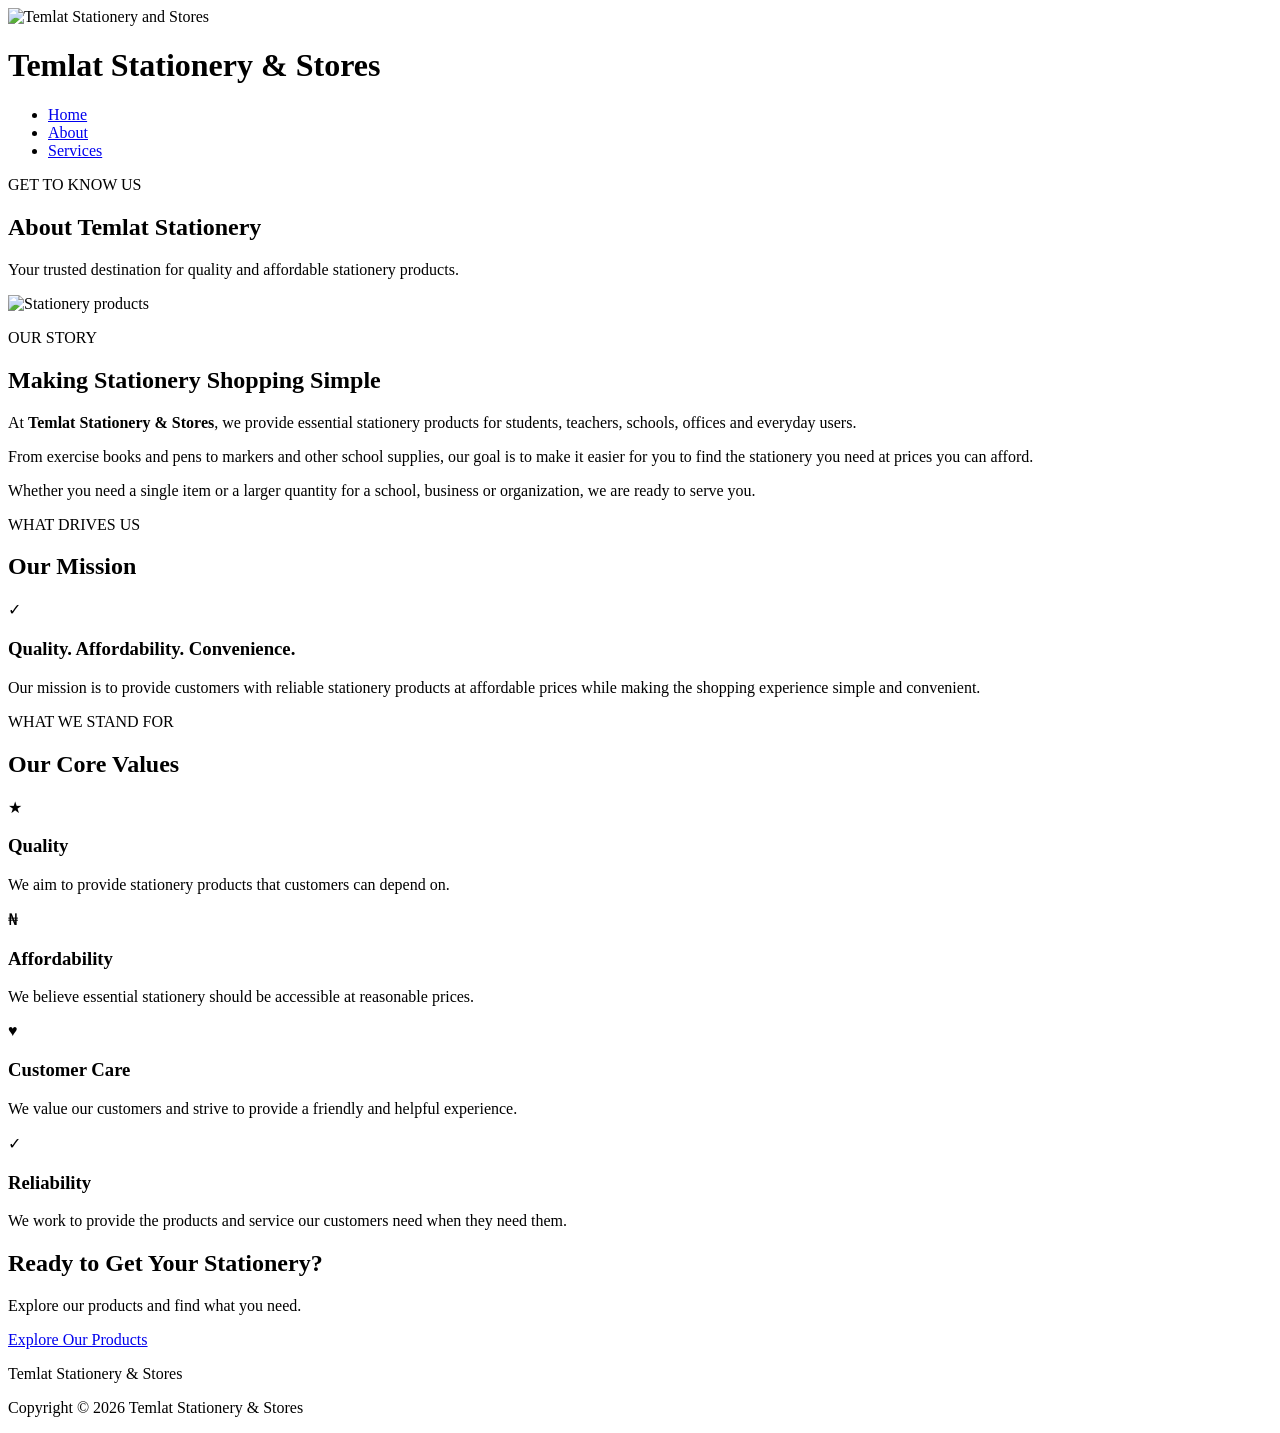
==== about.html @ c8fb9fe7 "Updated Temlat Stationery Website" ====
<!-- ```html -->
<!DOCTYPE html>
<html lang="en">

<head>
    <meta charset="UTF-8">
    <meta name="viewport" content="width=device-width, initial-scale=1.0">

    <title>Temlat Stationery | About Us</title>

    <link rel="stylesheet" href="./css/style.css">
</head>

<body>

    <!-- HEADER -->
    <header>
        <div class="container header-container">

            <div id="branding">

                <img src="./img/temlat logo.png"
                     width="80"
                     alt="Temlat Stationery and Stores">

                <h1>
                    <span class="highlight">Temlat</span>
                    Stationery & Stores
                </h1>

            </div>

            <nav>
                <ul>

                    <li>
                        <a href="index.html">Home</a>
                    </li>

                    <li class="current">
                        <a href="about.html">About</a>
                    </li>

                    <li>
                        <a href="services.html">Services</a>
                    </li>

                </ul>
            </nav>

        </div>
    </header>


    <!-- ABOUT HERO -->
    <section class="page-hero">

        <div class="container">

            <p class="small-heading">
                GET TO KNOW US
            </p>

            <h1>About Temlat Stationery</h1>

            <p>
                Your trusted destination for quality and affordable
                stationery products.
            </p>

        </div>

    </section>


    <!-- OUR STORY -->
    <section class="about-section">

        <div class="container about-grid">

            <div class="about-image">

                <img src="./img/stationery-bg.jpg"
                     alt="Stationery products">

            </div>


            <div class="about-content">

                <p class="section-label">
                    OUR STORY
                </p>

                <h2>
                    Making Stationery Shopping Simple
                </h2>

                <p>
                    At <strong>Temlat Stationery & Stores</strong>,
                    we provide essential stationery products for
                    students, teachers, schools, offices and everyday
                    users.
                </p>

                <p>
                    From exercise books and pens to markers and other
                    school supplies, our goal is to make it easier for
                    you to find the stationery you need at prices you
                    can afford.
                </p>

                <p>
                    Whether you need a single item or a larger quantity
                    for a school, business or organization, we are ready
                    to serve you.
                </p>

            </div>

        </div>

    </section>


    <!-- OUR MISSION -->
    <section class="mission-section">

        <div class="container">

            <div class="section-heading">

                <p>WHAT DRIVES US</p>

                <h2>Our Mission</h2>

            </div>


            <div class="mission-card">

                <div class="mission-icon">
                    ✓
                </div>

                <h3>
                    Quality. Affordability. Convenience.
                </h3>

                <p>
                    Our mission is to provide customers with reliable
                    stationery products at affordable prices while
                    making the shopping experience simple and convenient.
                </p>

            </div>

        </div>

    </section>


    <!-- OUR VALUES -->
    <section class="values-section">

        <div class="container">

            <div class="section-heading">

                <p>WHAT WE STAND FOR</p>

                <h2>Our Core Values</h2>

            </div>


            <div class="values-grid">

                <div class="value-card">

                    <div class="value-icon">
                        ★
                    </div>

                    <h3>Quality</h3>

                    <p>
                        We aim to provide stationery products that
                        customers can depend on.
                    </p>

                </div>


                <div class="value-card">

                    <div class="value-icon">
                        ₦
                    </div>

                    <h3>Affordability</h3>

                    <p>
                        We believe essential stationery should be
                        accessible at reasonable prices.
                    </p>

                </div>


                <div class="value-card">

                    <div class="value-icon">
                        ♥
                    </div>

                    <h3>Customer Care</h3>

                    <p>
                        We value our customers and strive to provide
                        a friendly and helpful experience.
                    </p>

                </div>


                <div class="value-card">

                    <div class="value-icon">
                        ✓
                    </div>

                    <h3>Reliability</h3>

                    <p>
                        We work to provide the products and service
                        our customers need when they need them.
                    </p>

                </div>

            </div>

        </div>

    </section>


    <!-- CTA -->
    <section id="cta">

        <div class="container">

            <h2>
                Ready to Get Your Stationery?
            </h2>

            <p>
                Explore our products and find what you need.
            </p>

            <a href="services.html" class="button">
                Explore Our Products
            </a>

        </div>

    </section>


    <!-- FOOTER -->
    <footer>

        <div class="container">

            <p>
                Temlat Stationery & Stores
            </p>

            <p class="copyright">
                Copyright &copy; 2026 Temlat Stationery & Stores
            </p>

        </div>

    </footer>

</body>
</html>
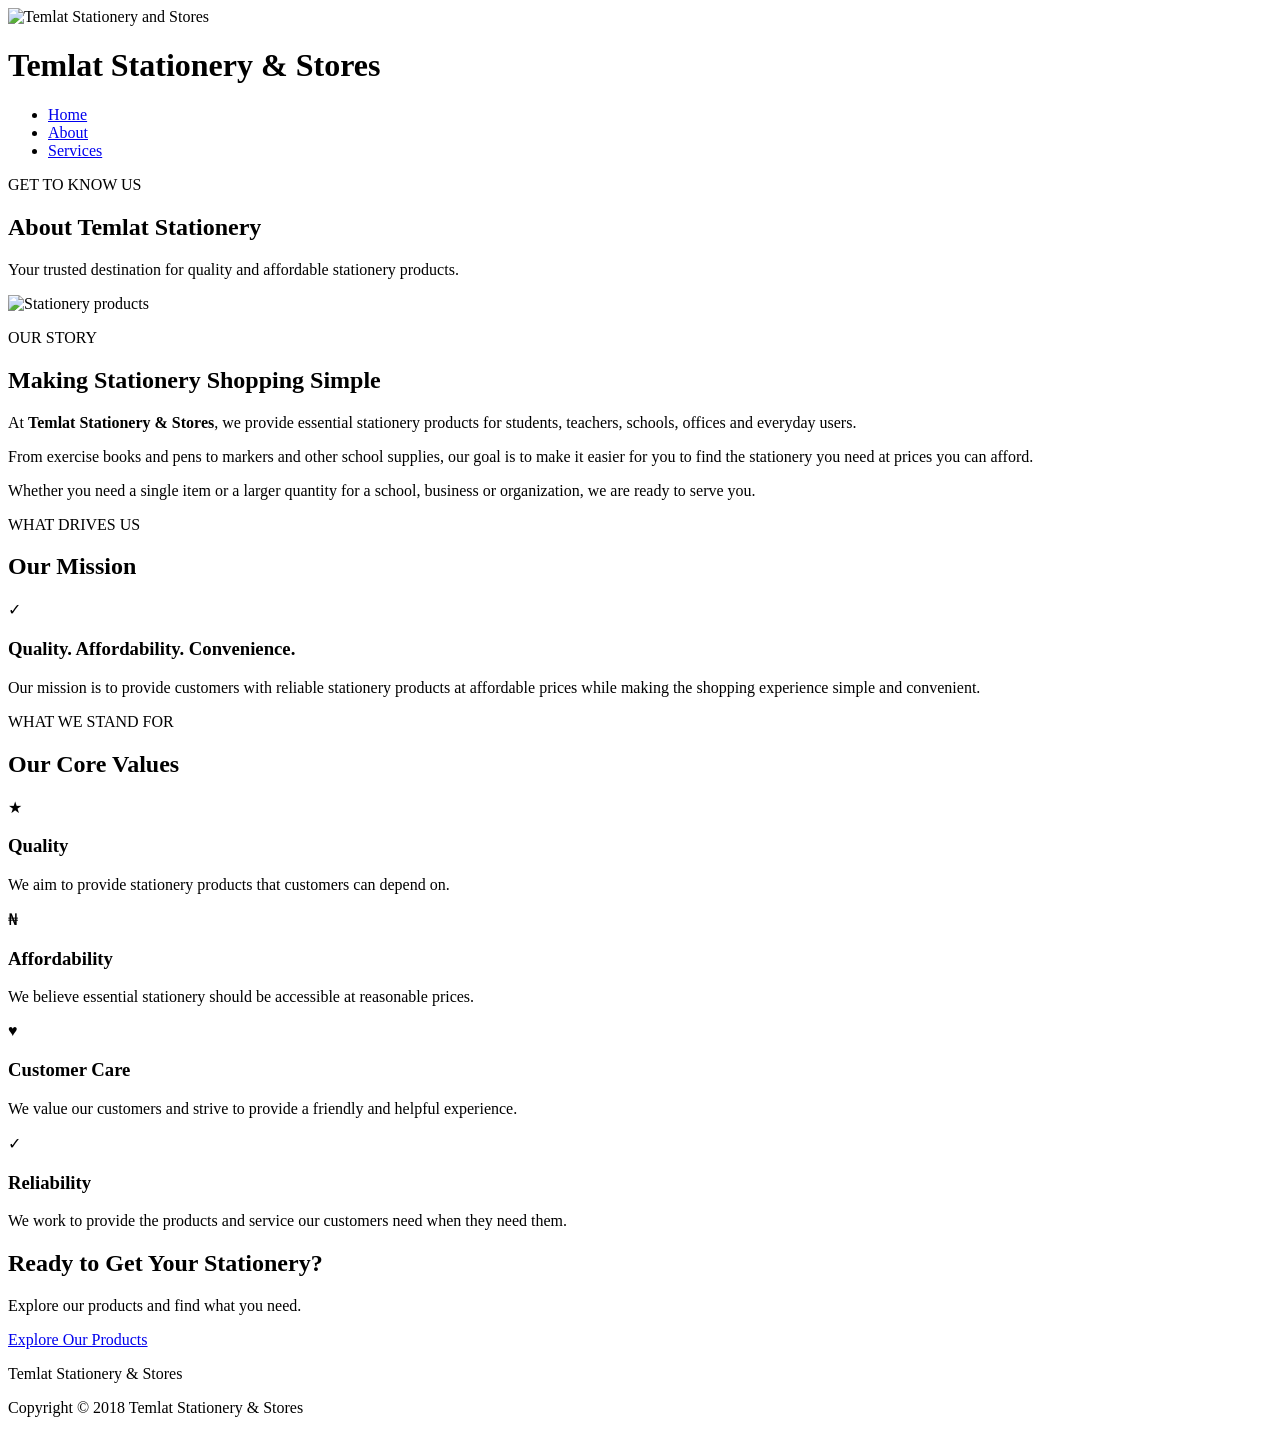
==== commit 97f7f7b7: "Updated remaining website pages" ====
--- a/about.html
+++ b/about.html
@@ -278,7 +278,7 @@
             </p>
 
             <p class="copyright">
-                Copyright &copy; 2026 Temlat Stationery & Stores
+                Copyright &copy; 2018 Temlat Stationery & Stores
             </p>
 
         </div>
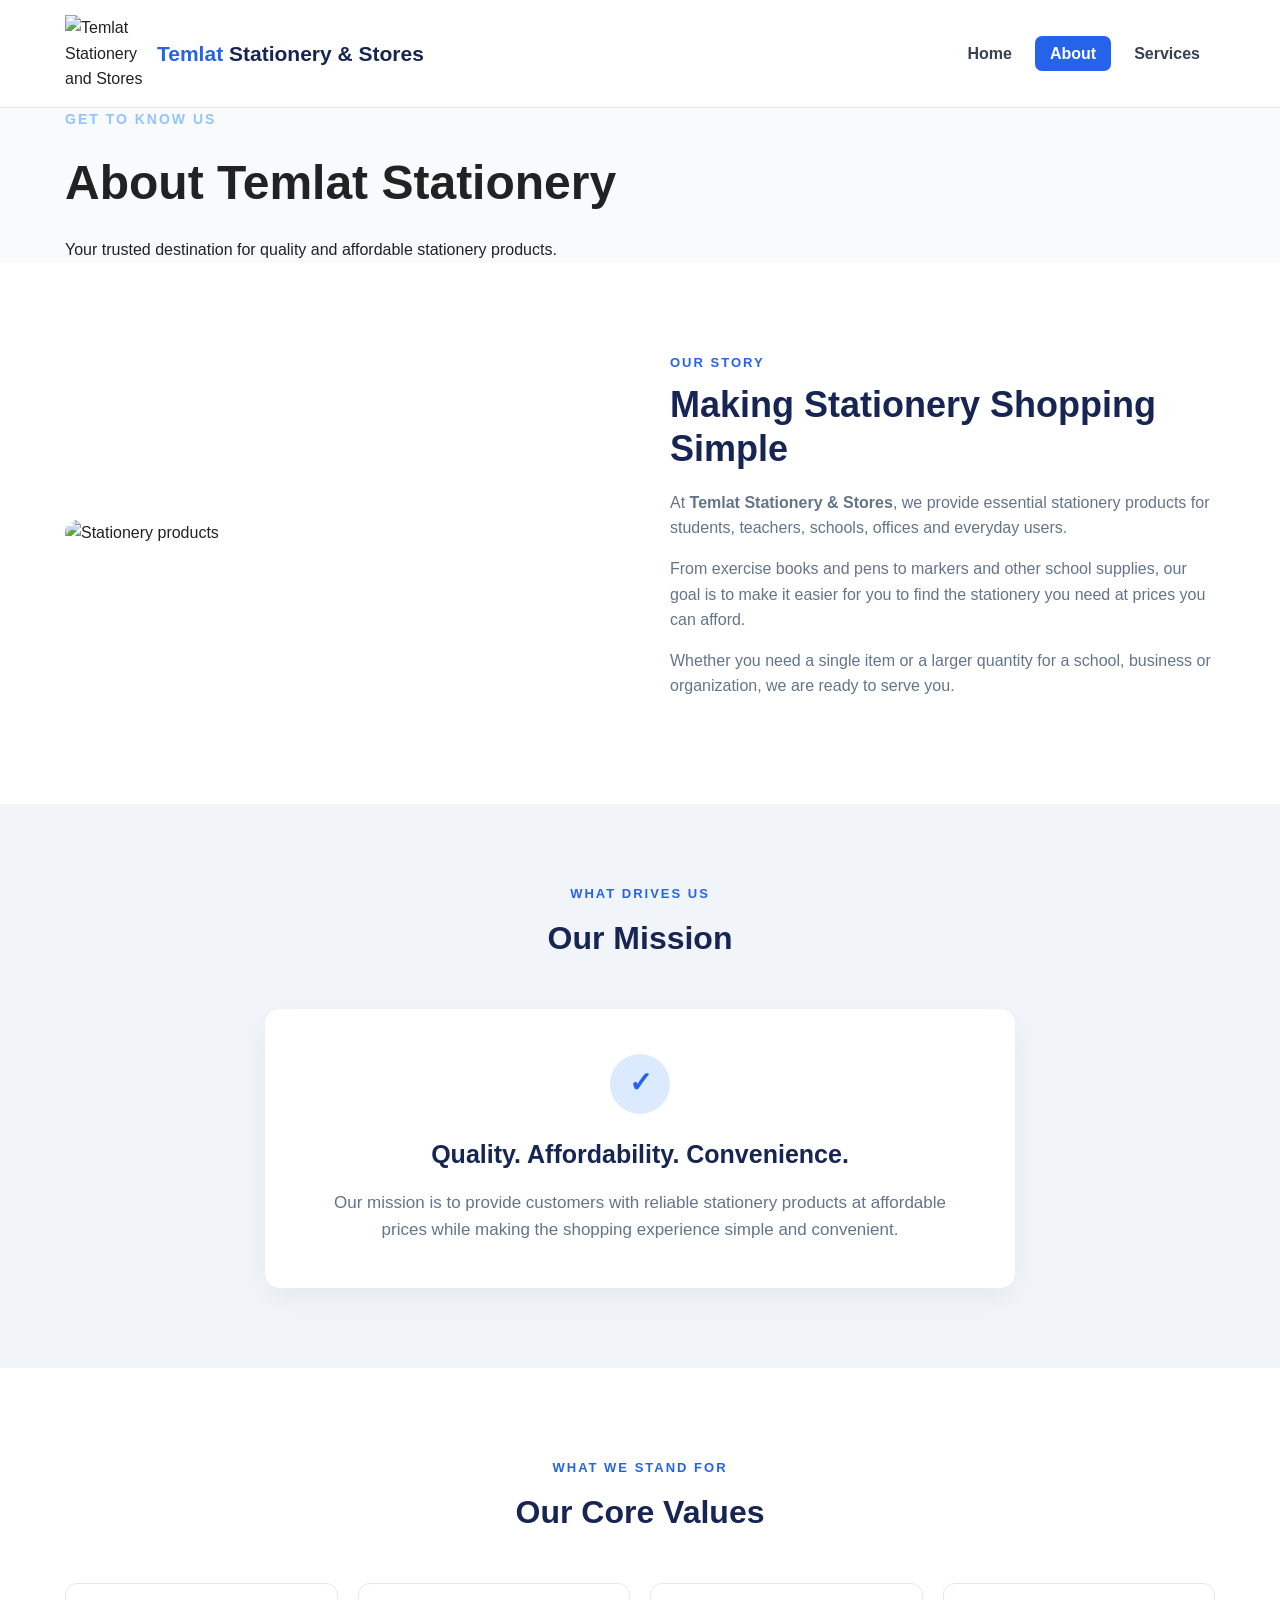
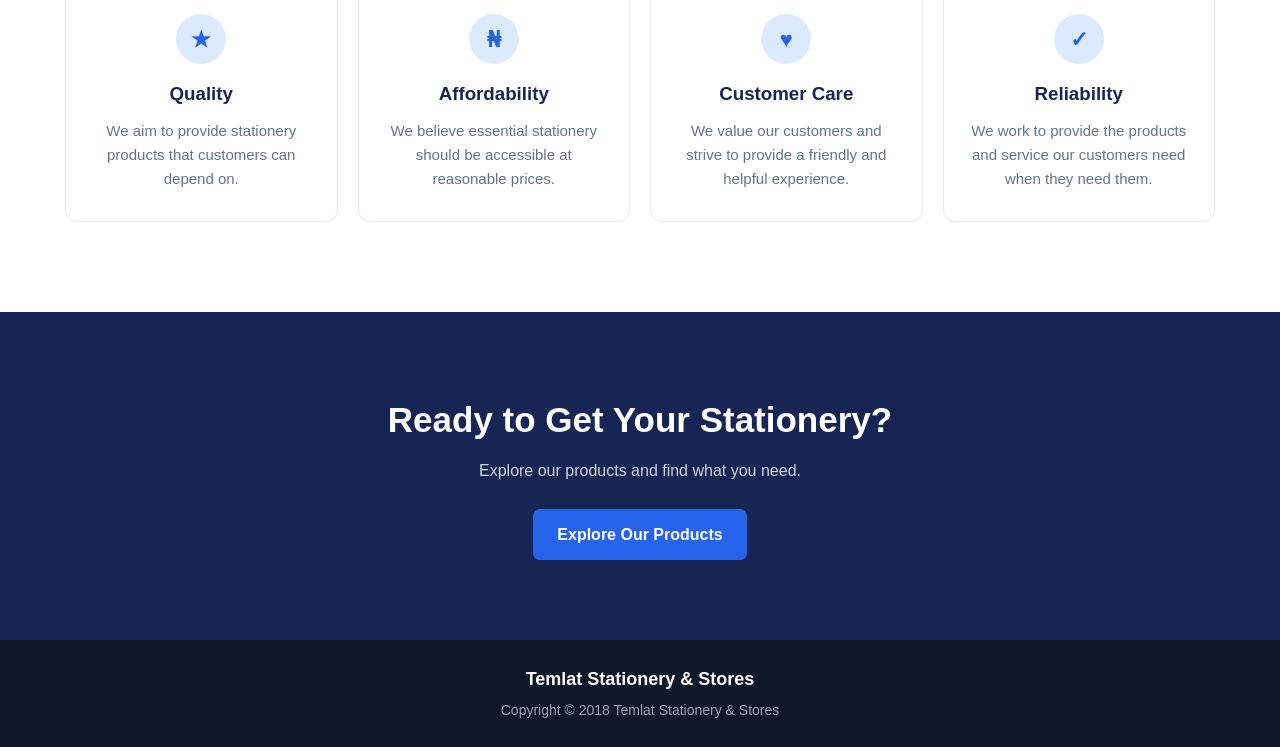
==== commit 60753557: "Fix stylesheet path" ====
--- a/about.html
+++ b/about.html
@@ -8,7 +8,7 @@
 
     <title>Temlat Stationery | About Us</title>
 
-    <link rel="stylesheet" href="./css/style.css">
+    <link rel="stylesheet" href="./CSS/style.css">
 </head>
 
 <body>
--- a/CSS/style.css
+++ b/CSS/style.css
@@ -0,0 +1,937 @@
+
+/* =========================
+   GENERAL STYLING
+========================= */
+
+* {
+    box-sizing: border-box;
+    margin: 0;
+    padding: 0;
+}
+
+body {
+    font-family: Arial, Helvetica, sans-serif;
+    line-height: 1.6;
+    color: #222;
+    background: #f8fafc;
+}
+
+.container {
+    width: 90%;
+    max-width: 1150px;
+    margin: auto;
+}
+
+
+/* =========================
+   HEADER
+========================= */
+
+header {
+    background: #ffffff;
+    border-bottom: 1px solid #e5e7eb;
+    padding: 15px 0;
+    position: sticky;
+    top: 0;
+    z-index: 1000;
+}
+
+.header-container {
+    display: flex;
+    align-items: center;
+    justify-content: space-between;
+    gap: 30px;
+}
+
+#branding {
+    display: flex;
+    align-items: center;
+    gap: 12px;
+}
+
+#branding img {
+    object-fit: contain;
+}
+
+#branding h1 {
+    font-size: 21px;
+    color: #172554;
+}
+
+.highlight {
+    color: #2563eb;
+}
+
+
+/* =========================
+   NAVIGATION
+========================= */
+
+nav ul {
+    display: flex;
+    list-style: none;
+    gap: 8px;
+}
+
+nav a {
+    text-decoration: none;
+    color: #374151;
+    font-weight: 600;
+    padding: 9px 15px;
+    border-radius: 7px;
+    transition: 0.3s;
+}
+
+nav a:hover,
+nav .current a {
+    color: #ffffff;
+    background: #2563eb;
+}
+
+
+/* =========================
+   HERO SECTION
+========================= */
+
+#showcase {
+    min-height: 570px;
+
+    background:
+        linear-gradient(
+            rgba(15, 23, 42, 0.72),
+            rgba(15, 23, 42, 0.72)
+        ),
+        url("../img/stationery-bg.jpg");
+
+    background-size: cover;
+    background-position: center;
+
+    display: flex;
+    align-items: center;
+}
+
+.showcase-content {
+    display: flex;
+    align-items: center;
+}
+
+.showcase-text {
+    max-width: 650px;
+    color: white;
+}
+
+.small-heading {
+    color: #93c5fd;
+    font-size: 14px;
+    font-weight: bold;
+    letter-spacing: 2px;
+    margin-bottom: 15px;
+}
+
+.showcase-text h1 {
+    font-size: 55px;
+    line-height: 1.1;
+    margin-bottom: 25px;
+}
+
+.showcase-text h1 span {
+    display: block;
+    color: #60a5fa;
+}
+
+.showcase-text > p:not(.small-heading) {
+    font-size: 18px;
+    color: #e5e7eb;
+    max-width: 600px;
+}
+
+
+/* =========================
+   BUTTONS
+========================= */
+
+.hero-buttons {
+    display: flex;
+    gap: 15px;
+    margin-top: 30px;
+}
+
+.button {
+    display: inline-block;
+    background: #2563eb;
+    color: white;
+    text-decoration: none;
+    padding: 13px 24px;
+    border-radius: 7px;
+    font-weight: bold;
+    transition: 0.3s;
+}
+
+.button:hover {
+    background: #1d4ed8;
+    transform: translateY(-2px);
+}
+
+.secondary-button {
+    background: white;
+    color: #2563eb;
+}
+
+.secondary-button:hover {
+    background: #eff6ff;
+}
+
+
+/* =========================
+   SECTION HEADINGS
+========================= */
+
+.section-heading {
+    text-align: center;
+    margin-bottom: 45px;
+}
+
+.section-heading p {
+    color: #2563eb;
+    font-size: 13px;
+    font-weight: bold;
+    letter-spacing: 2px;
+    margin-bottom: 8px;
+}
+
+.section-heading h2 {
+    font-size: 32px;
+    color: #172554;
+}
+
+
+/* =========================
+   PRODUCT CATEGORIES
+========================= */
+
+#categories {
+    padding: 80px 0;
+    background: white;
+}
+
+.boxes {
+    display: grid;
+    grid-template-columns: repeat(3, 1fr);
+    gap: 25px;
+}
+
+.box {
+    background: #ffffff;
+    border: 1px solid #e5e7eb;
+    border-radius: 12px;
+    padding: 30px;
+    text-align: center;
+    transition: 0.3s;
+}
+
+.box:hover {
+    transform: translateY(-7px);
+    box-shadow: 0 12px 30px rgba(0, 0, 0, 0.08);
+}
+
+.product-image {
+    height: 170px;
+    display: flex;
+    align-items: center;
+    justify-content: center;
+    margin-bottom: 20px;
+}
+
+.product-image img {
+    max-width: 150px;
+    max-height: 160px;
+    object-fit: contain;
+}
+
+.box h3 {
+    color: #172554;
+    font-size: 21px;
+    margin-bottom: 12px;
+}
+
+.box p {
+    color: #64748b;
+    margin-bottom: 18px;
+}
+
+.box a {
+    color: #2563eb;
+    text-decoration: none;
+    font-weight: bold;
+}
+
+
+/* =========================
+   WHY US
+========================= */
+
+#why-us {
+    padding: 80px 0;
+    background: #f1f5f9;
+}
+
+.features {
+    display: grid;
+    grid-template-columns: repeat(3, 1fr);
+    gap: 25px;
+}
+
+.feature {
+    background: white;
+    padding: 30px;
+    border-radius: 12px;
+    text-align: center;
+}
+
+.feature-icon {
+    display: inline-flex;
+    align-items: center;
+    justify-content: center;
+
+    width: 50px;
+    height: 50px;
+
+    background: #dbeafe;
+    color: #2563eb;
+
+    border-radius: 50%;
+
+    font-size: 24px;
+    font-weight: bold;
+
+    margin-bottom: 15px;
+}
+
+.feature h3 {
+    color: #172554;
+    margin-bottom: 10px;
+}
+
+.feature p {
+    color: #64748b;
+}
+
+
+/* =========================
+   CALL TO ACTION
+========================= */
+
+#cta {
+    padding: 80px 20px;
+    text-align: center;
+    background: #172554;
+    color: white;
+}
+
+#cta h2 {
+    font-size: 35px;
+    margin-bottom: 10px;
+}
+
+#cta p {
+    color: #cbd5e1;
+    margin-bottom: 25px;
+}
+
+
+/* =========================
+   FOOTER
+========================= */
+
+footer {
+    background: #0f172a;
+    color: white;
+    text-align: center;
+    padding: 25px 0;
+}
+
+footer p:first-child {
+    font-size: 18px;
+    font-weight: bold;
+}
+
+.copyright {
+    color: #94a3b8;
+    font-size: 14px;
+    margin-top: 5px;
+}
+
+
+/* =========================
+   MOBILE RESPONSIVENESS
+========================= */
+
+@media (max-width: 768px) {
+
+    .header-container {
+        flex-direction: column;
+        gap: 15px;
+    }
+
+    #branding h1 {
+        font-size: 18px;
+    }
+
+    nav ul {
+        flex-wrap: wrap;
+        justify-content: center;
+    }
+
+    #showcase {
+        min-height: 600px;
+        text-align: center;
+    }
+
+    .showcase-text h1 {
+        font-size: 40px;
+    }
+
+    .showcase-text > p:not(.small-heading) {
+        font-size: 16px;
+    }
+
+    .hero-buttons {
+        justify-content: center;
+        flex-wrap: wrap;
+    }
+
+    .boxes {
+        grid-template-columns: 1fr;
+    }
+
+    .features {
+        grid-template-columns: 1fr;
+    }
+
+    .section-heading h2 {
+        font-size: 27px;
+    }
+
+    #cta h2 {
+        font-size: 28px;
+    }
+}
+
+
+@media (max-width: 480px) {
+
+    .container {
+        width: 92%;
+    }
+
+    #branding {
+        flex-direction: column;
+        text-align: center;
+    }
+
+    #showcase {
+        min-height: 650px;
+    }
+
+    .showcase-text h1 {
+        font-size: 34px;
+    }
+
+    .showcase-text > p:not(.small-heading) {
+        font-size: 15px;
+    }
+
+    .button {
+        width: 100%;
+    }
+
+    .hero-buttons {
+        flex-direction: column;
+    }
+}
+
+
+
+css
+/* =========================
+   ABOUT PAGE HERO
+========================= */
+
+.page-hero {
+    padding: 90px 20px;
+    text-align: center;
+    background:
+        linear-gradient(
+            rgba(15, 23, 42, 0.85),
+            rgba(15, 23, 42, 0.85)
+        ),
+        url("../img/stationery-bg.jpg");
+
+    background-size: cover;
+    background-position: center;
+
+    color: white;
+}
+
+.page-hero h1 {
+    font-size: 48px;
+    margin: 10px 0 15px;
+}
+
+.page-hero > p:last-child {
+    color: #cbd5e1;
+    font-size: 18px;
+}
+
+
+/* =========================
+   ABOUT STORY
+========================= */
+
+.about-section {
+    padding: 90px 0;
+    background: white;
+}
+
+.about-grid {
+    display: grid;
+    grid-template-columns: 1fr 1fr;
+    gap: 60px;
+    align-items: center;
+}
+
+.about-image img {
+    width: 100%;
+    height: 420px;
+    object-fit: cover;
+    border-radius: 15px;
+}
+
+.about-content .section-label {
+    color: #2563eb;
+    font-size: 13px;
+    font-weight: bold;
+    letter-spacing: 2px;
+    margin-bottom: 10px;
+}
+
+.about-content h2 {
+    color: #172554;
+    font-size: 36px;
+    line-height: 1.2;
+    margin-bottom: 20px;
+}
+
+.about-content p {
+    color: #64748b;
+    margin-bottom: 15px;
+}
+
+
+/* =========================
+   MISSION
+========================= */
+
+.mission-section {
+    padding: 80px 0;
+    background: #f1f5f9;
+}
+
+.mission-card {
+    max-width: 750px;
+    margin: auto;
+    background: white;
+    padding: 45px;
+    text-align: center;
+    border-radius: 15px;
+    box-shadow: 0 10px 30px rgba(0, 0, 0, 0.05);
+}
+
+.mission-icon {
+    width: 60px;
+    height: 60px;
+
+    display: flex;
+    align-items: center;
+    justify-content: center;
+
+    margin: 0 auto 20px;
+
+    background: #dbeafe;
+    color: #2563eb;
+
+    border-radius: 50%;
+
+    font-size: 28px;
+    font-weight: bold;
+}
+
+.mission-card h3 {
+    color: #172554;
+    font-size: 25px;
+    margin-bottom: 15px;
+}
+
+.mission-card p {
+    color: #64748b;
+    font-size: 17px;
+}
+
+
+/* =========================
+   VALUES
+========================= */
+
+.values-section {
+    padding: 90px 0;
+    background: white;
+}
+
+.values-grid {
+    display: grid;
+    grid-template-columns: repeat(4, 1fr);
+    gap: 20px;
+}
+
+.value-card {
+    padding: 30px 20px;
+    text-align: center;
+    border: 1px solid #e5e7eb;
+    border-radius: 12px;
+    transition: 0.3s;
+}
+
+.value-card:hover {
+    transform: translateY(-6px);
+    box-shadow: 0 10px 25px rgba(0, 0, 0, 0.07);
+}
+
+.value-icon {
+    width: 50px;
+    height: 50px;
+
+    display: flex;
+    align-items: center;
+    justify-content: center;
+
+    margin: 0 auto 15px;
+
+    background: #dbeafe;
+    color: #2563eb;
+
+    border-radius: 50%;
+
+    font-size: 22px;
+    font-weight: bold;
+}
+
+.value-card h3 {
+    color: #172554;
+    margin-bottom: 10px;
+}
+
+.value-card p {
+    color: #64748b;
+    font-size: 15px;
+}
+
+
+/* =========================
+   ABOUT MOBILE
+========================= */
+
+@media (max-width: 768px) {
+
+    .page-hero {
+        padding: 70px 20px;
+    }
+
+    .page-hero h1 {
+        font-size: 36px;
+    }
+
+    .about-grid {
+        grid-template-columns: 1fr;
+        gap: 35px;
+    }
+
+    .about-image img {
+        height: 300px;
+    }
+
+    .about-content h2 {
+        font-size: 30px;
+    }
+
+    .values-grid {
+        grid-template-columns: 1fr 1fr;
+    }
+
+}
+
+
+@media (max-width: 480px) {
+
+    .page-hero h1 {
+        font-size: 30px;
+    }
+
+    .values-grid {
+        grid-template-columns: 1fr;
+    }
+
+    .mission-card {
+        padding: 30px 20px;
+    }
+
+}
+
+
+
+css
+/* =========================
+   SERVICES PAGE
+========================= */
+
+.services-hero {
+    background:
+        linear-gradient(
+            rgba(15, 23, 42, 0.85),
+            rgba(15, 23, 42, 0.85)
+        ),
+        url("../img/stationery-bg.jpg");
+
+    background-size: cover;
+    background-position: center;
+}
+
+
+/* =========================
+   PRODUCTS
+========================= */
+
+#products {
+    padding: 90px 0;
+    background: #f8fafc;
+}
+
+#products .section-heading span {
+    display: block;
+    max-width: 600px;
+    margin: 10px auto 0;
+    color: #64748b;
+}
+
+.product-grid {
+    display: grid;
+    grid-template-columns: repeat(3, 1fr);
+    gap: 25px;
+}
+
+.product-card {
+    background: white;
+    border: 1px solid #e5e7eb;
+    border-radius: 14px;
+    overflow: hidden;
+    transition: 0.3s;
+}
+
+.product-card:hover {
+    transform: translateY(-7px);
+    box-shadow: 0 15px 35px rgba(0, 0, 0, 0.08);
+}
+
+.product-image {
+    height: 230px;
+    background: #f1f5f9;
+
+    display: flex;
+    align-items: center;
+    justify-content: center;
+
+    padding: 20px;
+}
+
+.product-image img {
+    max-width: 170px;
+    max-height: 190px;
+    object-fit: contain;
+}
+
+.placeholder-icon {
+    font-size: 70px;
+}
+
+.product-info {
+    padding: 25px;
+}
+
+.product-category {
+    font-size: 11px;
+    font-weight: bold;
+    letter-spacing: 1.5px;
+    color: #2563eb;
+}
+
+.product-info h3 {
+    color: #172554;
+    font-size: 22px;
+    margin: 8px 0 10px;
+}
+
+.product-info p {
+    color: #64748b;
+    font-size: 15px;
+    margin-bottom: 20px;
+}
+
+.product-bottom {
+    display: flex;
+    align-items: center;
+    justify-content: space-between;
+
+    border-top: 1px solid #e5e7eb;
+    padding-top: 18px;
+}
+
+.product-bottom strong {
+    color: #16a34a;
+    font-size: 14px;
+}
+
+.product-bottom a {
+    color: #2563eb;
+    text-decoration: none;
+    font-weight: bold;
+}
+
+.product-bottom a:hover {
+    text-decoration: underline;
+}
+
+
+/* =========================
+   SERVICES
+========================= */
+
+#services {
+    padding: 90px 0;
+    background: white;
+}
+
+.service-grid {
+    display: grid;
+    grid-template-columns: repeat(3, 1fr);
+    gap: 25px;
+}
+
+.service-card {
+    padding: 35px 25px;
+    text-align: center;
+
+    border: 1px solid #e5e7eb;
+    border-radius: 14px;
+
+    transition: 0.3s;
+}
+
+.service-card:hover {
+    transform: translateY(-6px);
+    box-shadow: 0 12px 30px rgba(0, 0, 0, 0.07);
+}
+
+.service-icon {
+    width: 65px;
+    height: 65px;
+
+    display: flex;
+    align-items: center;
+    justify-content: center;
+
+    margin: 0 auto 20px;
+
+    background: #dbeafe;
+    border-radius: 50%;
+
+    font-size: 28px;
+}
+
+.service-card h3 {
+    color: #172554;
+    margin-bottom: 10px;
+}
+
+.service-card p {
+    color: #64748b;
+}
+
+
+/* =========================
+   CONTACT CTA
+========================= */
+
+#contact {
+    padding: 70px 0;
+    background: #172554;
+    color: white;
+}
+
+.contact-box {
+    display: flex;
+    align-items: center;
+    justify-content: space-between;
+    gap: 40px;
+}
+
+.contact-box h2 {
+    font-size: 32px;
+    margin: 8px 0 10px;
+    max-width: 650px;
+}
+
+.contact-box p:not(.small-heading) {
+    color: #cbd5e1;
+}
+
+.contact-box .button {
+    flex-shrink: 0;
+}
+
+
+/* =========================
+   SERVICES MOBILE
+========================= */
+
+@media (max-width: 900px) {
+
+    .product-grid {
+        grid-template-columns: repeat(2, 1fr);
+    }
+
+    .service-grid {
+        grid-template-columns: 1fr;
+    }
+
+    .contact-box {
+        flex-direction: column;
+        text-align: center;
+    }
+
+}
+
+
+@media (max-width: 600px) {
+
+    .product-grid {
+        grid-template-columns: 1fr;
+    }
+
+    .product-image {
+        height: 210px;
+    }
+
+    .contact-box h2 {
+        font-size: 26px;
+    }
+
+}
